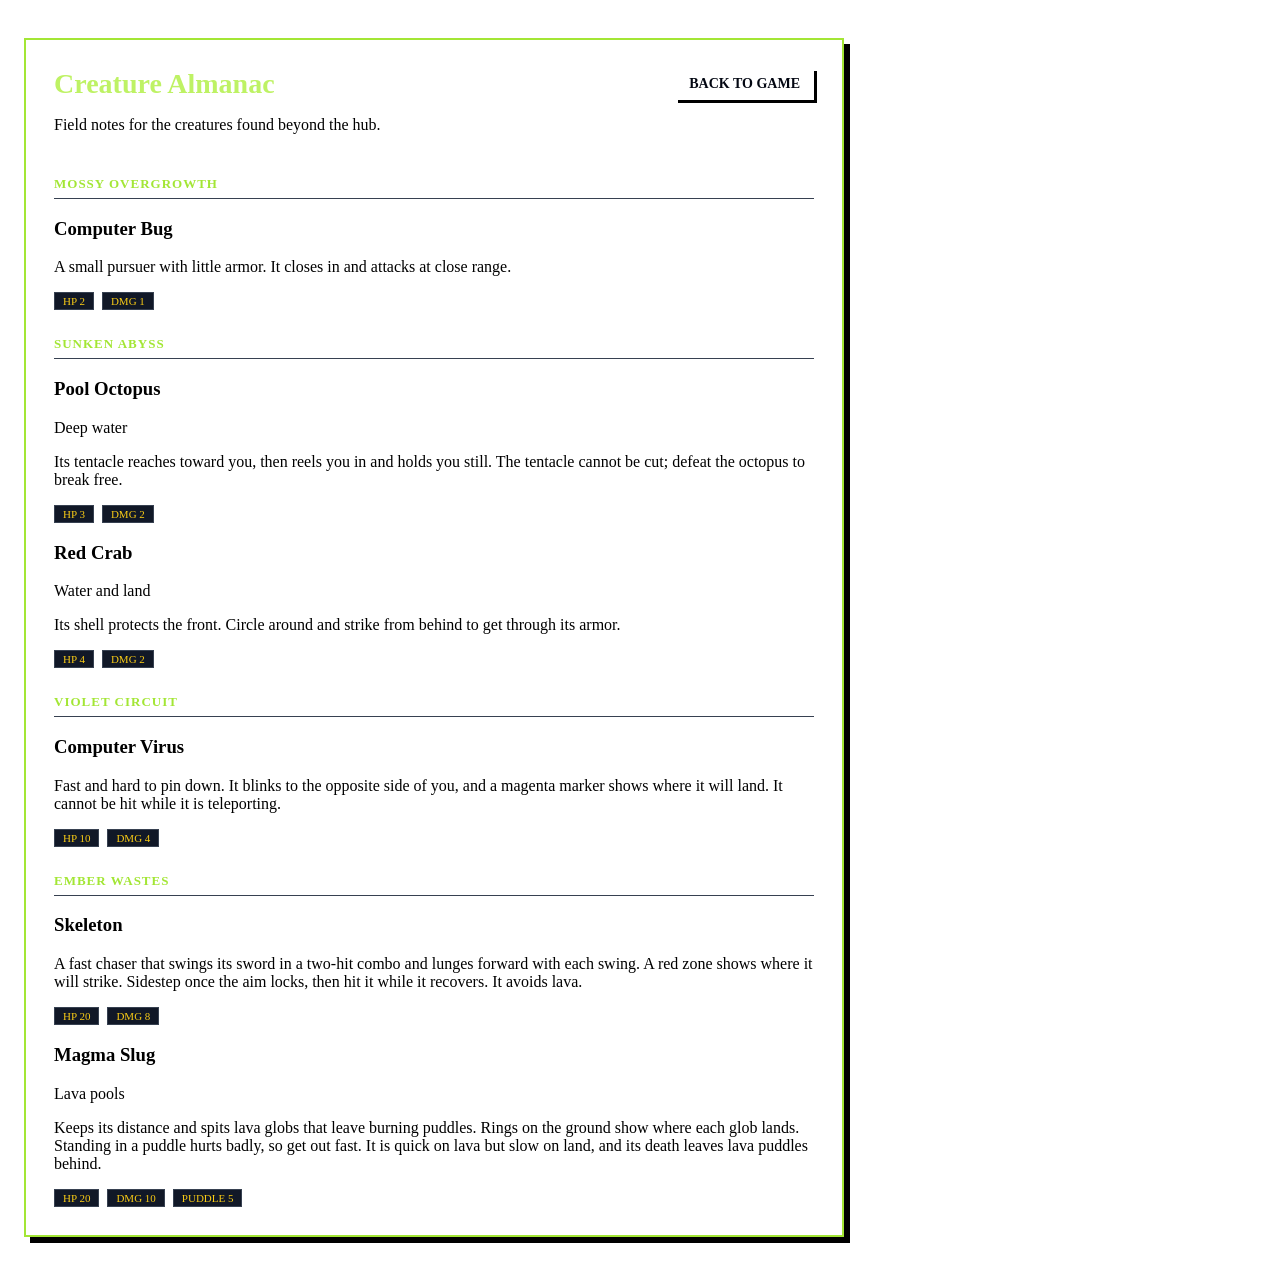
==== templates/almanac.html @ 3ac9bf32 "almanac refactor" ====
<!doctype html>
<html lang="en">
<head>
  <meta charset="utf-8">
  <meta name="viewport" content="width=device-width, initial-scale=1">
  <title>Creature Almanac</title>
  <link rel="stylesheet" href="{{ url_for('static', filename='game.css') }}">
  <style>
    body {
      align-items: flex-start;
      padding: 30px 16px;
      box-sizing: border-box;
    }

    .almanac-page {
      width: min(760px, 100%);
      padding: 28px;
      border: 2px solid #a3e635;
      background: var(--panel);
      box-shadow: 6px 6px 0 #000;
    }

    .almanac-page header {
      display: flex;
      justify-content: space-between;
      align-items: flex-start;
      gap: 16px;
    }

    .almanac-page h1 {
      margin: 0;
      color: #bef264;
      font-size: 28px;
    }

    .back-link {
      flex-shrink: 0;
      padding: 8px 14px;
      background: var(--accent);
      color: #030712;
      font-weight: bold;
      font-size: 14px;
      text-decoration: none;
      box-shadow: 3px 3px 0 #000;
    }

    .back-link:active {
      transform: translate(2px, 2px);
      box-shadow: 1px 1px 0 #000;
    }

    .section-heading {
      margin: 26px 0 0;
      padding-bottom: 6px;
      border-bottom: 1px solid #374151;
      color: #a3e635;
      font-size: 13px;
      letter-spacing: 1px;
      text-transform: uppercase;
    }

    .almanac-page .creature-list {
      margin-top: 10px;
    }

    .creature-stats {
      display: flex;
      flex-wrap: wrap;
      gap: 8px;
      margin-top: 8px;
    }

    .creature-stats span {
      padding: 2px 8px;
      border: 1px solid #374151;
      background: #111827;
      color: #facc15;
      font-size: 11px;
    }
  </style>
</head>
<body>
  <main class="almanac-page">
    <header>
      <div>
        <h1>Creature Almanac</h1>
        <p class="almanac-intro">Field notes for the creatures found beyond the hub.</p>
      </div>
      <a class="back-link" href="/">BACK TO GAME</a>
    </header>

    <h2 class="section-heading">Mossy Overgrowth</h2>
    <div class="creature-list">
      <article class="creature-entry">
        <h3>Computer Bug</h3>
        <p>A small pursuer with little armor. It closes in and attacks at close range.</p>
        <div class="creature-stats"><span>HP 2</span><span>DMG 1</span></div>
      </article>
    </div>

    <h2 class="section-heading">Sunken Abyss</h2>
    <div class="creature-list">
      <article class="creature-entry">
        <h3>Pool Octopus</h3>
        <p class="creature-location">Deep water</p>
        <p>Its tentacle reaches toward you, then reels you in and holds you still. The tentacle cannot be cut; defeat the octopus to break free.</p>
        <div class="creature-stats"><span>HP 3</span><span>DMG 2</span></div>
      </article>
      <article class="creature-entry">
        <h3>Red Crab</h3>
        <p class="creature-location">Water and land</p>
        <p>Its shell protects the front. Circle around and strike from behind to get through its armor.</p>
        <div class="creature-stats"><span>HP 4</span><span>DMG 2</span></div>
      </article>
    </div>

    <h2 class="section-heading">Violet Circuit</h2>
    <div class="creature-list">
      <article class="creature-entry">
        <h3>Computer Virus</h3>
        <p>Fast and hard to pin down. It blinks to the opposite side of you, and a magenta marker shows where it will land. It cannot be hit while it is teleporting.</p>
        <div class="creature-stats"><span>HP 10</span><span>DMG 4</span></div>
      </article>
    </div>

    <h2 class="section-heading">Ember Wastes</h2>
    <div class="creature-list">
      <article class="creature-entry">
        <h3>Skeleton</h3>
        <p>A fast chaser that swings its sword in a two-hit combo and lunges forward with each swing. A red zone shows where it will strike. Sidestep once the aim locks, then hit it while it recovers. It avoids lava.</p>
        <div class="creature-stats"><span>HP 20</span><span>DMG 8</span></div>
      </article>
      <article class="creature-entry">
        <h3>Magma Slug</h3>
        <p class="creature-location">Lava pools</p>
        <p>Keeps its distance and spits lava globs that leave burning puddles. Rings on the ground show where each glob lands. Standing in a puddle hurts badly, so get out fast. It is quick on lava but slow on land, and its death leaves lava puddles behind.</p>
        <div class="creature-stats"><span>HP 20</span><span>DMG 10</span><span>PUDDLE 5</span></div>
      </article>
    </div>
  </main>
</body>
</html>
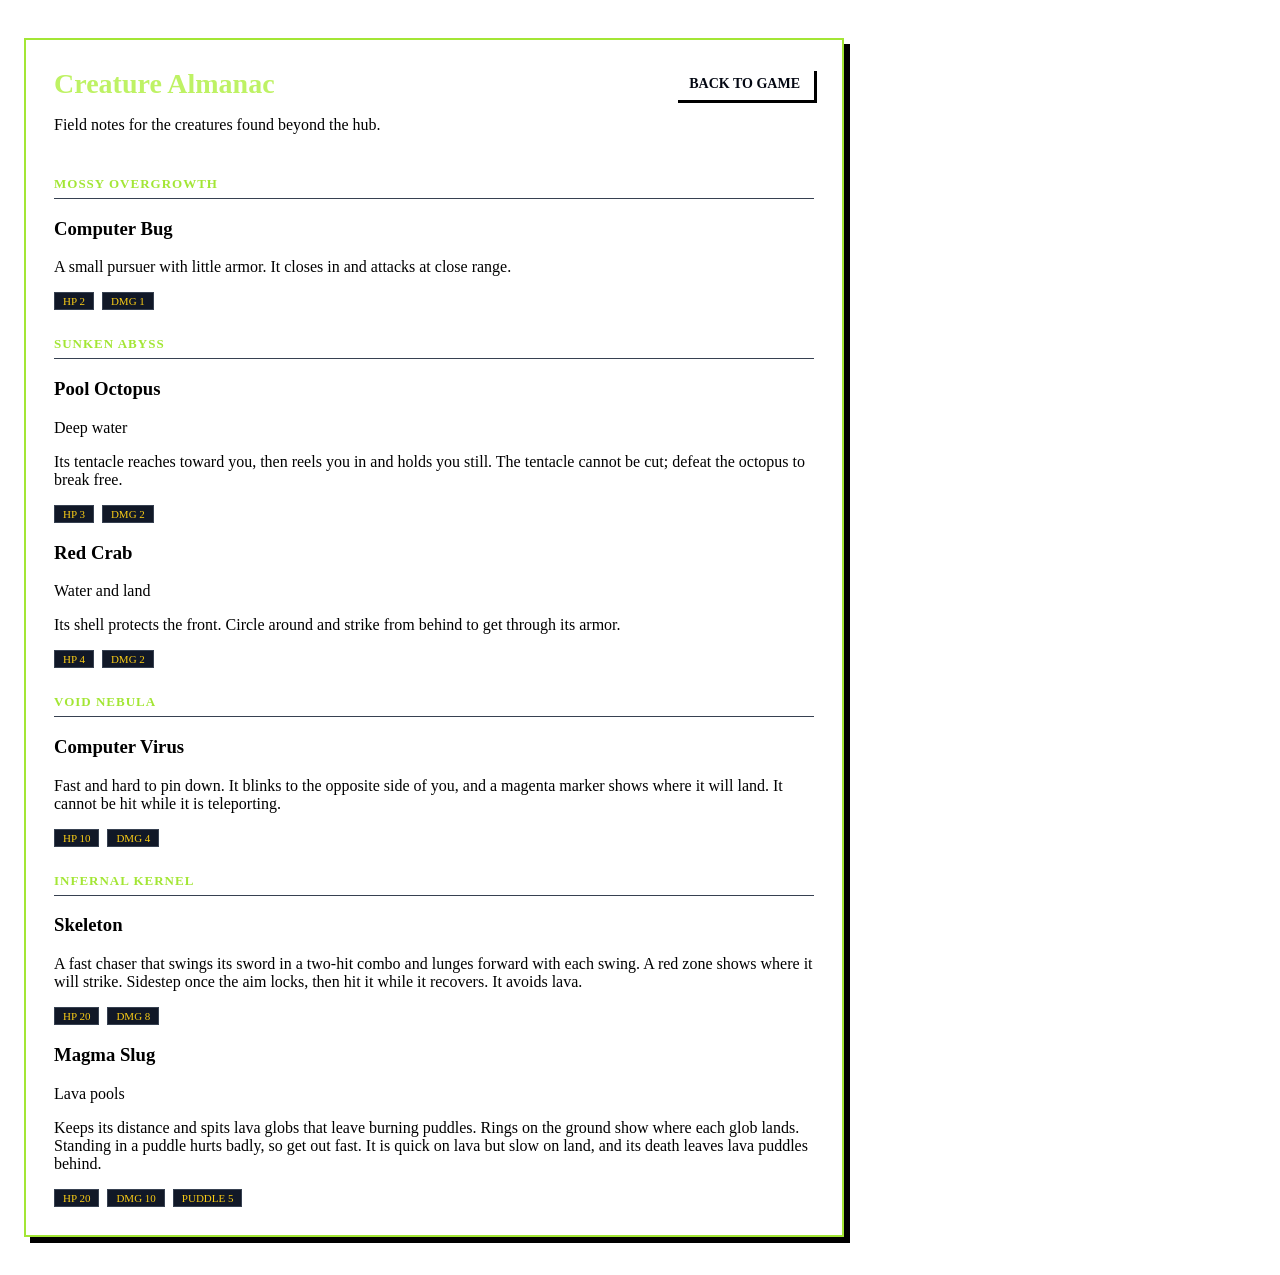
==== commit 4e82d181: "corrected almanac" ====
--- a/templates/almanac.html
+++ b/templates/almanac.html
@@ -114,7 +114,7 @@
       </article>
     </div>
 
-    <h2 class="section-heading">Violet Circuit</h2>
+    <h2 class="section-heading">Void Nebula</h2>
     <div class="creature-list">
       <article class="creature-entry">
         <h3>Computer Virus</h3>
@@ -123,7 +123,7 @@
       </article>
     </div>
 
-    <h2 class="section-heading">Ember Wastes</h2>
+    <h2 class="section-heading">Infernal Kernel</h2>
     <div class="creature-list">
       <article class="creature-entry">
         <h3>Skeleton</h3>
